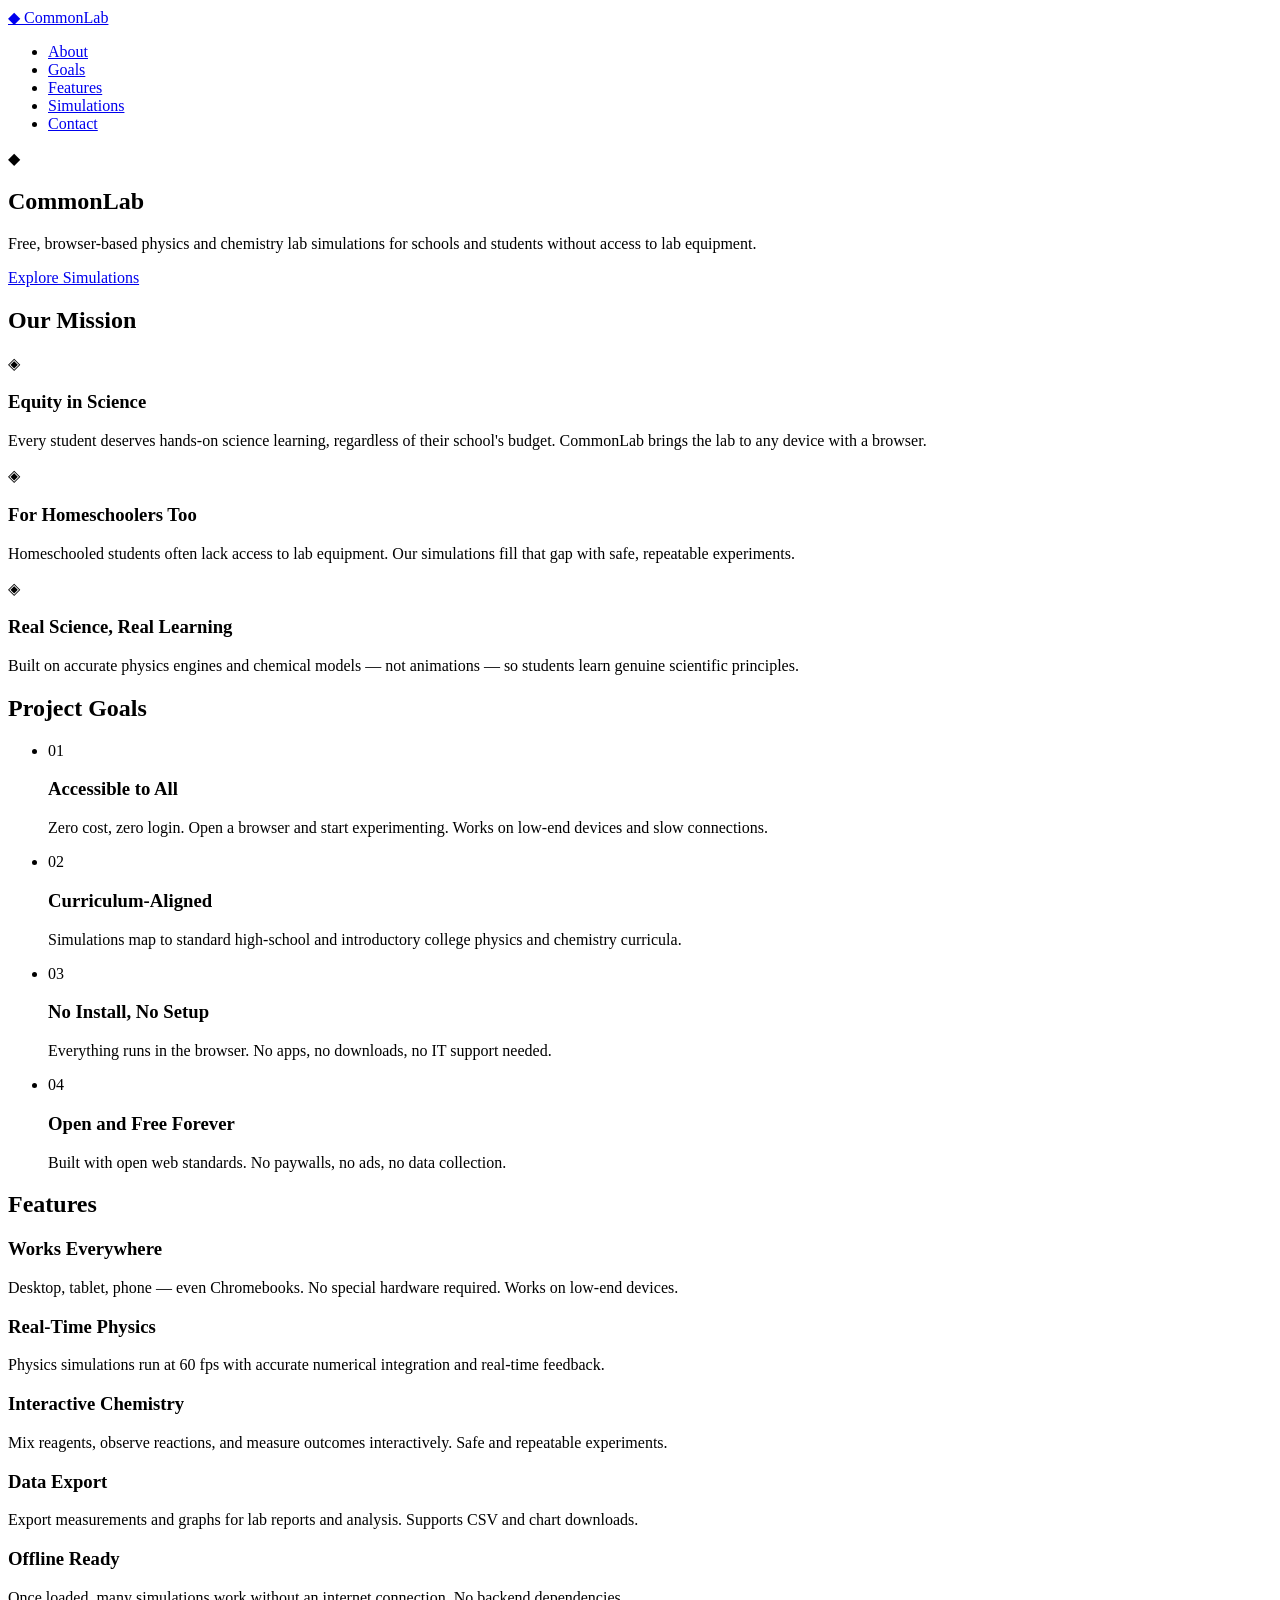
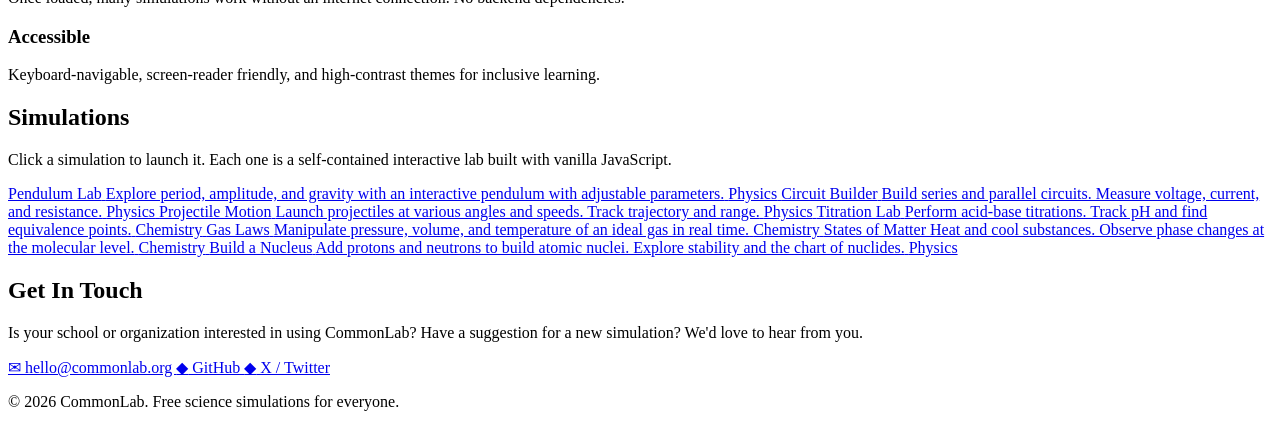
==== index.html @ a528b55e "Add files via upload" ====
<!DOCTYPE html>
<html lang="en">
<head>
    <meta charset="UTF-8">
    <meta name="viewport" content="width=device-width, initial-scale=1.0">
    <title>CommonLab — Free Science Simulations for Everyone</title>
    <meta name="description" content="CommonLab delivers free, browser-based physics and chemistry lab simulations for underserved schools and homeschooled students without access to high-tech lab equipment.">
    <link rel="stylesheet" href="main.css">
</head>
<body>

    <!-- Navigation -->
    <header class="site-header">
        <div class="container nav-container">
            <a href="/" class="logo" aria-label="CommonLab Home">
                <span class="logo-icon">&#9670;</span>
                <span class="logo-text">CommonLab</span>
            </a>
            <nav class="primary-nav" aria-label="Main navigation">
                <ul>
                    <li><a href="#about">About</a></li>
                    <li><a href="#goals">Goals</a></li>
                    <li><a href="#features">Features</a></li>
                    <li><a href="#simulations">Simulations</a></li>
                    <li><a href="#contact">Contact</a></li>
                </ul>
            </nav>
        </div>
    </header>

    <main>

        <!-- Hero / Logo Area -->
        <section class="hero section">
            <div class="container hero-content">
                <div class="hero-logo">
                    <span class="hero-logo-icon">&#9670;</span>
                </div>
                <h1>CommonLab</h1>
                <p class="hero-subtitle">
                    Free, browser-based physics and chemistry lab simulations
                    for schools and students without access to lab equipment.
                </p>
                <a href="#simulations" class="btn btn-primary">Explore Simulations</a>
            </div>
        </section>

        <!-- About / Mission -->
        <section id="about" class="section section-alt">
            <div class="container">
                <h2 class="section-title">Our Mission</h2>
                <div class="card-grid">
                    <div class="card">
                        <div class="card-icon">&#9672;</div>
                        <h3>Equity in Science</h3>
                        <p>
                            Every student deserves hands-on science learning, regardless of
                            their school's budget. CommonLab brings the lab to any device
                            with a browser.
                        </p>
                    </div>
                    <div class="card">
                        <div class="card-icon">&#9672;</div>
                        <h3>For Homeschoolers Too</h3>
                        <p>
                            Homeschooled students often lack access to lab equipment. Our
                            simulations fill that gap with safe, repeatable experiments.
                        </p>
                    </div>
                    <div class="card">
                        <div class="card-icon">&#9672;</div>
                        <h3>Real Science, Real Learning</h3>
                        <p>
                            Built on accurate physics engines and chemical models &mdash;
                            not animations &mdash; so students learn genuine scientific principles.
                        </p>
                    </div>
                </div>
            </div>
        </section>

        <!-- Project Goals -->
        <section id="goals" class="section">
            <div class="container">
                <h2 class="section-title">Project Goals</h2>
                <ul class="goals-list">
                    <li>
                        <span class="goal-number">01</span>
                        <div class="goal-content">
                            <h3>Accessible to All</h3>
                            <p>Zero cost, zero login. Open a browser and start experimenting. Works on low-end devices and slow connections.</p>
                        </div>
                    </li>
                    <li>
                        <span class="goal-number">02</span>
                        <div class="goal-content">
                            <h3>Curriculum-Aligned</h3>
                            <p>Simulations map to standard high-school and introductory college physics and chemistry curricula.</p>
                        </div>
                    </li>
                    <li>
                        <span class="goal-number">03</span>
                        <div class="goal-content">
                            <h3>No Install, No Setup</h3>
                            <p>Everything runs in the browser. No apps, no downloads, no IT support needed.</p>
                        </div>
                    </li>
                    <li>
                        <span class="goal-number">04</span>
                        <div class="goal-content">
                            <h3>Open and Free Forever</h3>
                            <p>Built with open web standards. No paywalls, no ads, no data collection.</p>
                        </div>
                    </li>
                </ul>
            </div>
        </section>

        <!-- Features -->
        <section id="features" class="section section-alt">
            <div class="container">
                <h2 class="section-title">Features</h2>
                <div class="card-grid">
                    <div class="card">
                        <h3>Works Everywhere</h3>
                        <p>Desktop, tablet, phone &mdash; even Chromebooks. No special hardware required. Works on low-end devices.</p>
                    </div>
                    <div class="card">
                        <h3>Real-Time Physics</h3>
                        <p>Physics simulations run at 60 fps with accurate numerical integration and real-time feedback.</p>
                    </div>
                    <div class="card">
                        <h3>Interactive Chemistry</h3>
                        <p>Mix reagents, observe reactions, and measure outcomes interactively. Safe and repeatable experiments.</p>
                    </div>
                    <div class="card">
                        <h3>Data Export</h3>
                        <p>Export measurements and graphs for lab reports and analysis. Supports CSV and chart downloads.</p>
                    </div>
                    <div class="card">
                        <h3>Offline Ready</h3>
                        <p>Once loaded, many simulations work without an internet connection. No backend dependencies.</p>
                    </div>
                    <div class="card">
                        <h3>Accessible</h3>
                        <p>Keyboard-navigable, screen-reader friendly, and high-contrast themes for inclusive learning.</p>
                    </div>
                </div>
            </div>
        </section>

        <!-- Simulations Overview -->
        <section id="simulations" class="section">
            <div class="container">
                <h2 class="section-title">Simulations</h2>
                <p class="section-intro">
                    Click a simulation to launch it. Each one is a self-contained
                    interactive lab built with vanilla JavaScript.
                </p>
                <div class="sim-grid">
                    <a href="simulations/pendulum.html" class="sim-card">
                        <span class="sim-name">Pendulum Lab</span>
                        <span class="sim-desc">Explore period, amplitude, and gravity with an interactive pendulum with adjustable parameters.</span>
                        <span class="sim-tag physics">Physics</span>
                    </a>
                    <a href="simulations/circuits.html" class="sim-card">
                        <span class="sim-name">Circuit Builder</span>
                        <span class="sim-desc">Build series and parallel circuits. Measure voltage, current, and resistance.</span>
                        <span class="sim-tag physics">Physics</span>
                    </a>
                    <a href="simulations/projectile.html" class="sim-card">
                        <span class="sim-name">Projectile Motion</span>
                        <span class="sim-desc">Launch projectiles at various angles and speeds. Track trajectory and range.</span>
                        <span class="sim-tag physics">Physics</span>
                    </a>
                    <a href="simulations/titration.html" class="sim-card">
                        <span class="sim-name">Titration Lab</span>
                        <span class="sim-desc">Perform acid-base titrations. Track pH and find equivalence points.</span>
                        <span class="sim-tag chemistry">Chemistry</span>
                    </a>
                    <a href="simulations/gas-laws.html" class="sim-card">
                        <span class="sim-name">Gas Laws</span>
                        <span class="sim-desc">Manipulate pressure, volume, and temperature of an ideal gas in real time.</span>
                        <span class="sim-tag chemistry">Chemistry</span>
                    </a>
                    <a href="simulations/states-of-matter.html" class="sim-card">
                        <span class="sim-name">States of Matter</span>
                        <span class="sim-desc">Heat and cool substances. Observe phase changes at the molecular level.</span>
                        <span class="sim-tag chemistry">Chemistry</span>
                    </a>
                    <a href="simulations/build-a-nucleus.html" class="sim-card">
                        <span class="sim-name">Build a Nucleus</span>
                        <span class="sim-desc">Add protons and neutrons to build atomic nuclei. Explore stability and the chart of nuclides.</span>
                        <span class="sim-tag physics">Physics</span>
                    </a>
                </div>
            </div>
        </section>

        <!-- Contact -->
        <section id="contact" class="section section-alt">
            <div class="container contact-content">
                <h2 class="section-title">Get In Touch</h2>
                <p class="contact-intro">
                    Is your school or organization interested in using CommonLab?
                    Have a suggestion for a new simulation? We'd love to hear from you.
                </p>
                <div class="contact-links">
                    <a href="mailto:hello@commonlab.org" class="contact-item">
                        <span class="contact-icon">&#9993;</span>
                        hello@commonlab.org
                    </a>
                    <a href="#" class="contact-item">
                        <span class="contact-icon">&#9670;</span>
                        GitHub
                    </a>
                    <a href="#" class="contact-item">
                        <span class="contact-icon">&#9670;</span>
                        X / Twitter
                    </a>
                </div>
            </div>
        </section>

    </main>

    <!-- Footer -->
    <footer class="site-footer">
        <div class="container footer-container">
            <p>&copy; 2026 CommonLab. Free science simulations for everyone.</p>
        </div>
    </footer>

    <script src="index.js"></script>
</body>
</html>
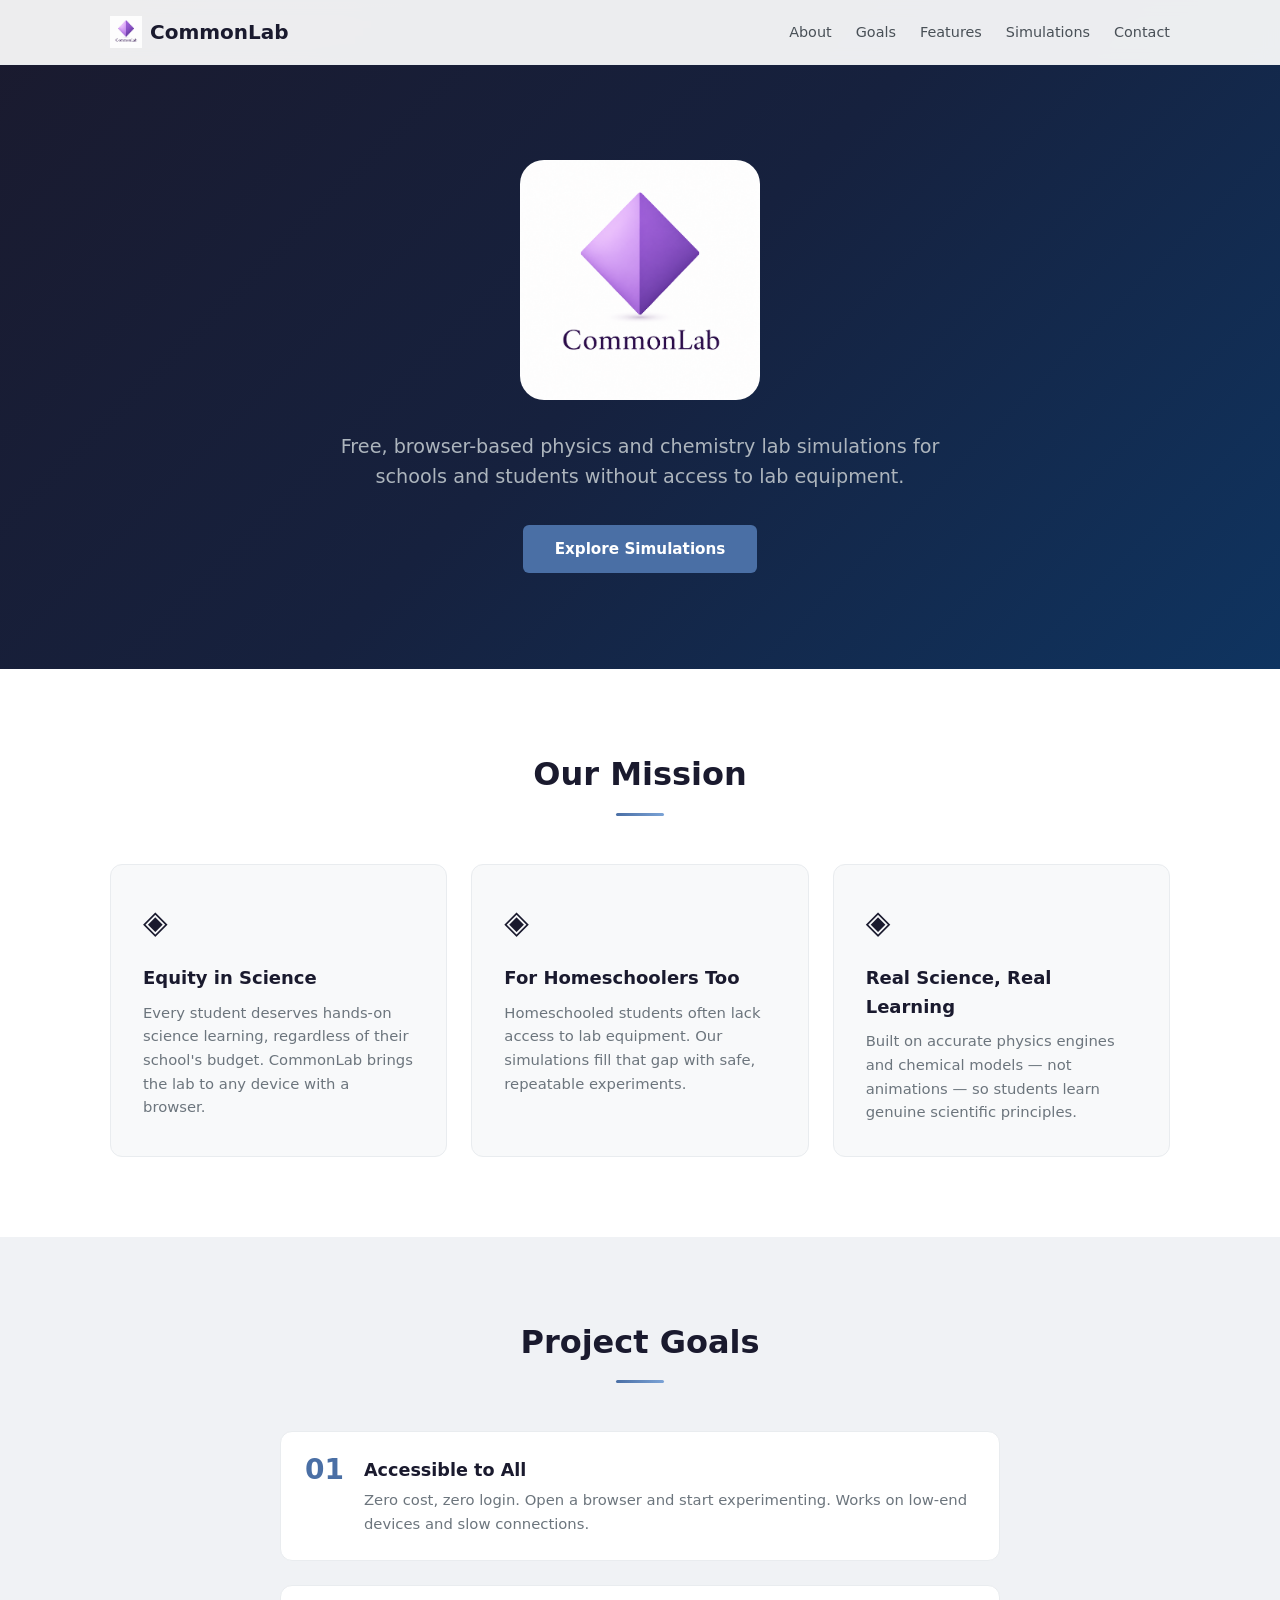
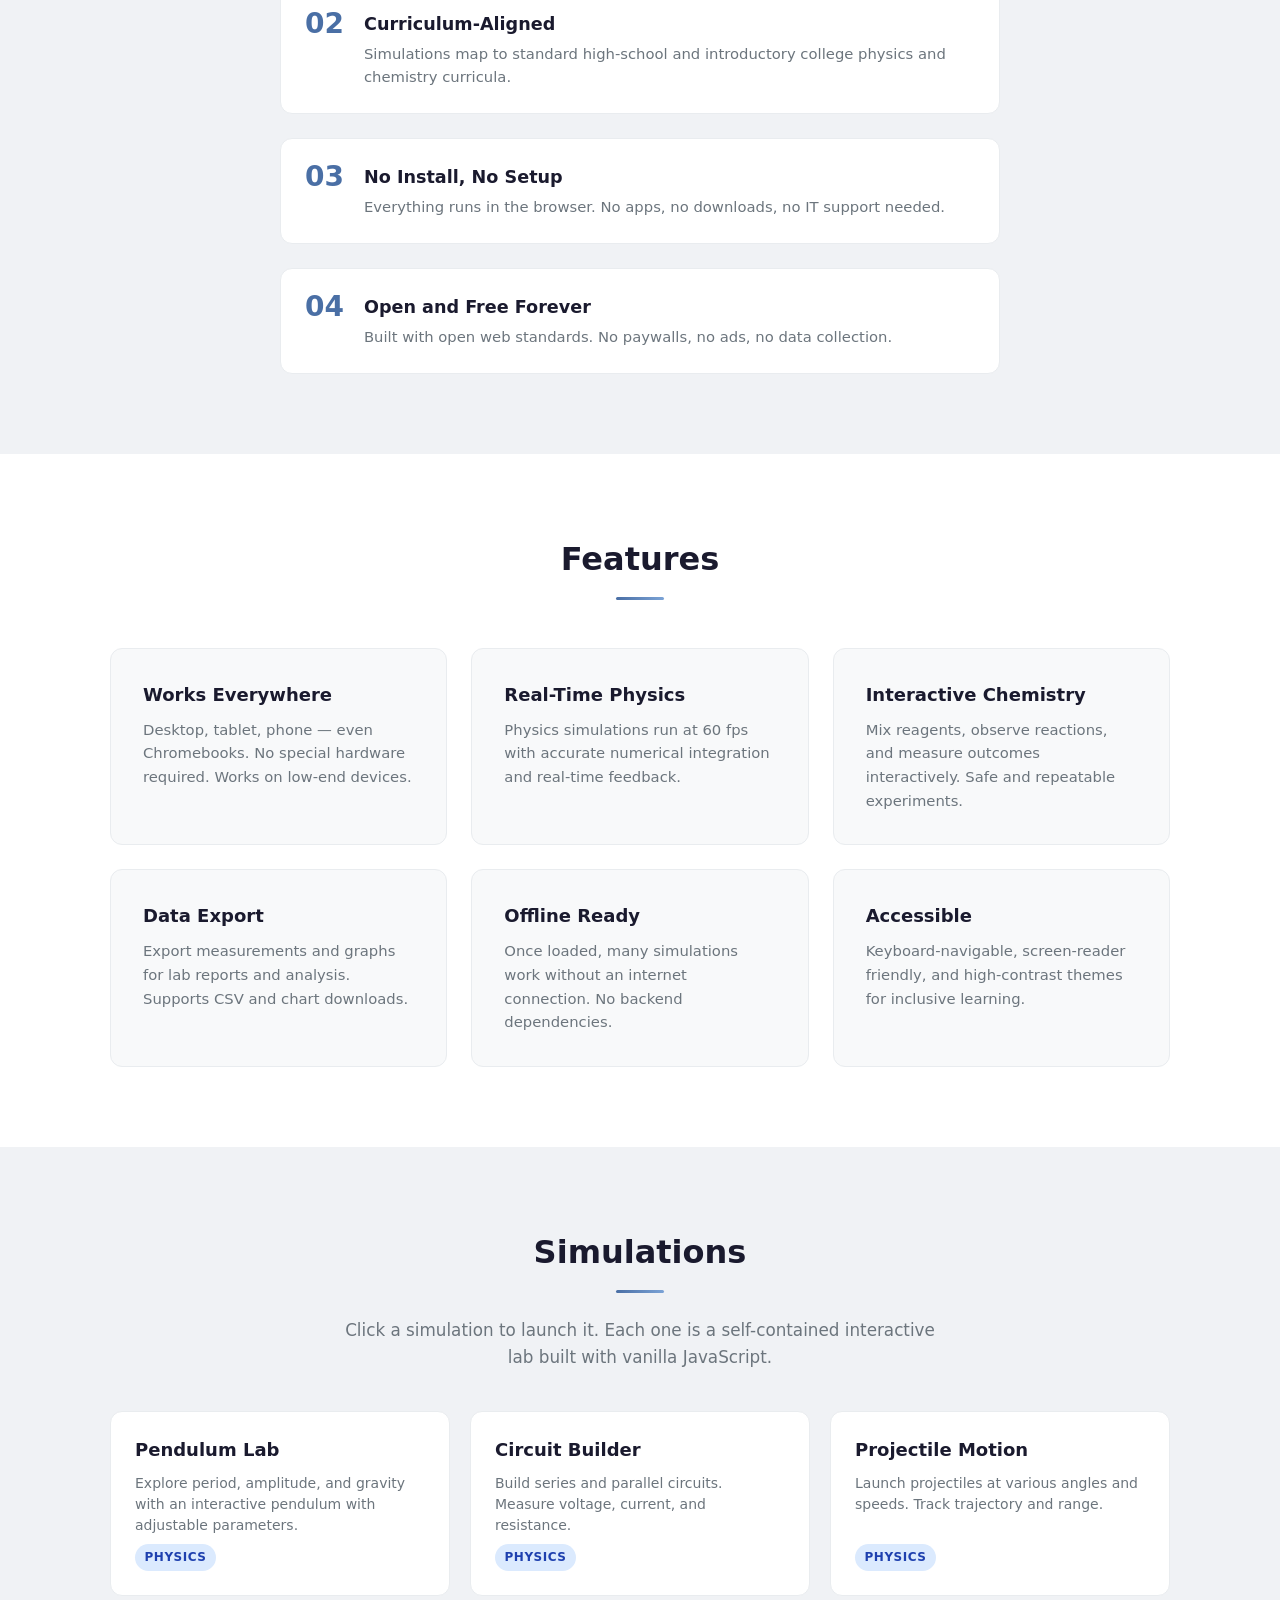
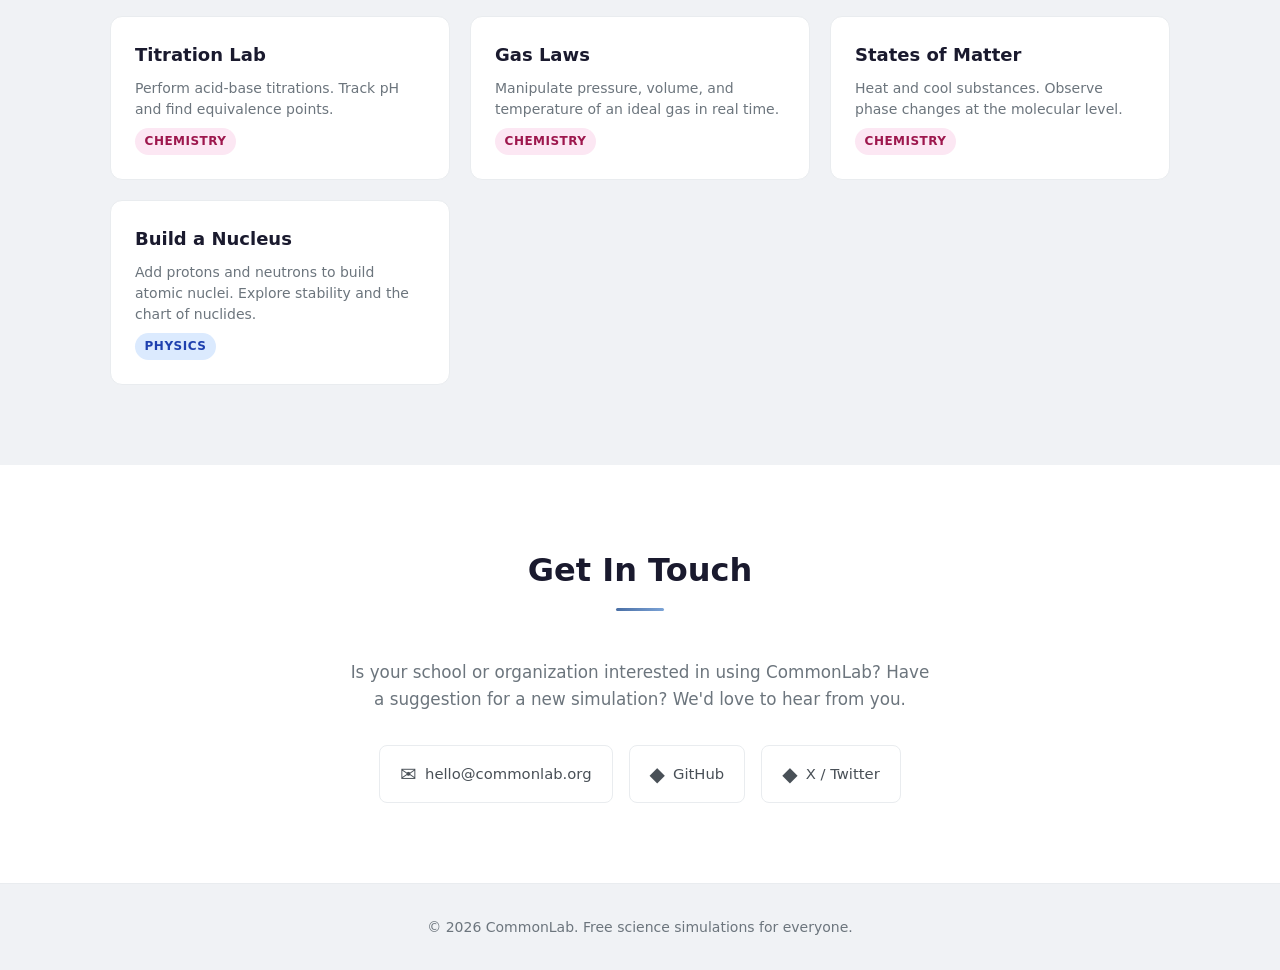
==== commit de0db7aa: "Initial commit: CommonLab app" ====
--- a/index.html
+++ b/index.html
@@ -13,7 +13,7 @@
     <header class="site-header">
         <div class="container nav-container">
             <a href="/" class="logo" aria-label="CommonLab Home">
-                <span class="logo-icon">&#9670;</span>
+                <img src="commonlab-logo.png" alt="CommonLab" class="logo-icon">
                 <span class="logo-text">CommonLab</span>
             </a>
             <nav class="primary-nav" aria-label="Main navigation">
@@ -34,9 +34,8 @@
         <section class="hero section">
             <div class="container hero-content">
                 <div class="hero-logo">
-                    <span class="hero-logo-icon">&#9670;</span>
-                </div>
-                <h1>CommonLab</h1>
+                    <img src="commonlab-logo.png" alt="CommonLab" class="hero-logo-icon">
+                </div>
                 <p class="hero-subtitle">
                     Free, browser-based physics and chemistry lab simulations
                     for schools and students without access to lab equipment.
--- a/main.css
+++ b/main.css
@@ -0,0 +1,946 @@
+/* === Reset === */
+*, *::before, *::after {
+    margin: 0;
+    padding: 0;
+    box-sizing: border-box;
+}
+
+html {
+    font-size: 16px;
+    scroll-behavior: smooth;
+}
+
+body {
+    min-height: 100vh;
+    font-family: system-ui, -apple-system, BlinkMacSystemFont, 'Segoe UI', Roboto, sans-serif;
+    line-height: 1.6;
+    color: #1a1a2e;
+    background: #f0f2f5;
+    -webkit-font-smoothing: antialiased;
+}
+
+img {
+    max-width: 100%;
+    display: block;
+}
+
+ul {
+    list-style: none;
+}
+
+a {
+    color: inherit;
+    text-decoration: none;
+}
+
+/* === Layout === */
+.container {
+    width: 100%;
+    max-width: 1100px;
+    margin: 0 auto;
+    padding: 0 1.25rem;
+}
+
+.section {
+    padding: 5rem 0;
+}
+
+.section-alt {
+    background: #ffffff;
+}
+
+.section-title {
+    font-size: 2rem;
+    font-weight: 700;
+    text-align: center;
+    margin-bottom: 3rem;
+    position: relative;
+}
+
+.section-title::after {
+    content: '';
+    display: block;
+    width: 48px;
+    height: 3px;
+    background: linear-gradient(90deg, #4a6fa5, #7ba3d6);
+    border-radius: 2px;
+    margin: 0.75rem auto 0;
+}
+
+.section-intro {
+    text-align: center;
+    font-size: 1.05rem;
+    color: #6c757d;
+    max-width: 600px;
+    margin: -1.5rem auto 2.5rem;
+}
+
+/* === Header / Navigation === */
+.site-header {
+    position: fixed;
+    top: 0;
+    left: 0;
+    width: 100%;
+    background: rgba(255, 255, 255, 0.92);
+    backdrop-filter: blur(8px);
+    border-bottom: 1px solid #e9ecef;
+    z-index: 1000;
+}
+
+.nav-container {
+    display: flex;
+    align-items: center;
+    justify-content: space-between;
+    height: 64px;
+}
+
+.logo {
+    display: flex;
+    align-items: center;
+    gap: 0.5rem;
+    font-weight: 700;
+    font-size: 1.25rem;
+    color: #1a1a2e;
+}
+
+.logo-icon {
+    height: 32px;
+    width: auto;
+}
+
+.primary-nav ul {
+    display: flex;
+    gap: 1.5rem;
+}
+
+.primary-nav a {
+    font-size: 0.9rem;
+    font-weight: 500;
+    color: #495057;
+    transition: color 0.2s;
+}
+
+.primary-nav a:hover {
+    color: #4a6fa5;
+}
+
+/* === Hero / Logo Area === */
+.hero {
+    padding: 10rem 0 6rem;
+    text-align: center;
+    background: linear-gradient(135deg, #1a1a2e 0%, #16213e 50%, #0f3460 100%);
+    color: #ffffff;
+}
+
+.hero-logo-icon {
+    height: 240px;
+    width: auto;
+    display: inline-block;
+    margin-bottom: 1.5rem;
+    border-radius: 24px;
+}
+
+.hero h1 {
+    font-size: 3.25rem;
+    font-weight: 800;
+    letter-spacing: -0.025em;
+    margin-bottom: 1rem;
+}
+
+.hero-subtitle {
+    font-size: 1.2rem;
+    color: #adb5bd;
+    margin-bottom: 2rem;
+    max-width: 600px;
+    margin-left: auto;
+    margin-right: auto;
+}
+
+/* === Buttons === */
+.btn {
+    display: inline-block;
+    padding: 0.75rem 2rem;
+    border-radius: 6px;
+    font-weight: 600;
+    font-size: 0.95rem;
+    transition: background 0.2s, transform 0.15s;
+    cursor: pointer;
+}
+
+.btn:hover {
+    transform: translateY(-1px);
+}
+
+.btn-primary {
+    background: #4a6fa5;
+    color: #ffffff;
+}
+
+.btn-primary:hover {
+    background: #3b5d8f;
+}
+
+/* === Cards === */
+.card-grid {
+    display: grid;
+    grid-template-columns: repeat(auto-fit, minmax(280px, 1fr));
+    gap: 1.5rem;
+}
+
+.card {
+    background: #ffffff;
+    border: 1px solid #e9ecef;
+    border-radius: 12px;
+    padding: 2rem;
+    transition: box-shadow 0.25s, transform 0.25s;
+}
+
+.section-alt .card {
+    background: #f8f9fa;
+}
+
+.card:hover {
+    box-shadow: 0 12px 32px rgba(0, 0, 0, 0.07);
+    transform: translateY(-3px);
+}
+
+.card-icon {
+    font-size: 2rem;
+    margin-bottom: 1rem;
+}
+
+.card h3 {
+    font-size: 1.125rem;
+    margin-bottom: 0.5rem;
+    color: #1a1a2e;
+}
+
+.card p {
+    font-size: 0.925rem;
+    color: #6c757d;
+}
+
+/* === Goals List === */
+.goals-list {
+    max-width: 720px;
+    margin: 0 auto;
+    display: flex;
+    flex-direction: column;
+    gap: 1.5rem;
+}
+
+.goals-list li {
+    display: flex;
+    gap: 1.25rem;
+    align-items: flex-start;
+    background: #ffffff;
+    border: 1px solid #e9ecef;
+    border-radius: 12px;
+    padding: 1.5rem;
+    transition: box-shadow 0.25s, transform 0.25s;
+}
+
+.goals-list li:hover {
+    box-shadow: 0 12px 32px rgba(0, 0, 0, 0.07);
+    transform: translateY(-2px);
+}
+
+.goal-number {
+    font-size: 1.75rem;
+    font-weight: 800;
+    color: #4a6fa5;
+    line-height: 1;
+    flex-shrink: 0;
+}
+
+.goal-content h3 {
+    font-size: 1.1rem;
+    margin-bottom: 0.25rem;
+    color: #1a1a2e;
+}
+
+.goal-content p {
+    font-size: 0.925rem;
+    color: #6c757d;
+}
+
+/* === Simulations Grid === */
+.sim-grid {
+    display: grid;
+    grid-template-columns: repeat(auto-fit, minmax(300px, 1fr));
+    gap: 1.25rem;
+}
+
+.sim-card {
+    display: flex;
+    flex-direction: column;
+    gap: 0.5rem;
+    padding: 1.5rem;
+    background: #ffffff;
+    border: 1px solid #e9ecef;
+    border-radius: 12px;
+    transition: box-shadow 0.25s, transform 0.25s, border-color 0.2s;
+}
+
+.sim-card:hover {
+    box-shadow: 0 12px 32px rgba(0, 0, 0, 0.08);
+    transform: translateY(-3px);
+    border-color: #4a6fa5;
+}
+
+.sim-icon {
+    font-size: 2rem;
+    margin-bottom: 0.25rem;
+}
+
+.sim-name {
+    font-size: 1.125rem;
+    font-weight: 700;
+    color: #1a1a2e;
+}
+
+.sim-desc {
+    font-size: 0.875rem;
+    color: #6c757d;
+    line-height: 1.5;
+    flex: 1;
+}
+
+.sim-tag {
+    display: inline-block;
+    align-self: flex-start;
+    font-size: 0.75rem;
+    font-weight: 600;
+    padding: 0.25rem 0.6rem;
+    border-radius: 999px;
+    text-transform: uppercase;
+    letter-spacing: 0.04em;
+}
+
+.sim-tag.physics {
+    background: #dbeafe;
+    color: #1e40af;
+}
+
+.sim-tag.chemistry {
+    background: #fce7f3;
+    color: #9d174d;
+}
+
+/* === Contact === */
+.contact-content {
+    text-align: center;
+    max-width: 620px;
+}
+
+.contact-intro {
+    font-size: 1.05rem;
+    color: #6c757d;
+    margin-bottom: 2rem;
+}
+
+.contact-links {
+    display: flex;
+    flex-wrap: wrap;
+    justify-content: center;
+    gap: 1rem;
+}
+
+.contact-item {
+    display: inline-flex;
+    align-items: center;
+    gap: 0.5rem;
+    padding: 0.75rem 1.25rem;
+    border: 1px solid #e9ecef;
+    border-radius: 8px;
+    font-size: 0.925rem;
+    color: #495057;
+    transition: border-color 0.2s, color 0.2s;
+}
+
+.contact-item:hover {
+    border-color: #4a6fa5;
+    color: #4a6fa5;
+}
+
+.contact-icon {
+    font-size: 1.25rem;
+}
+
+/* === Footer === */
+.site-footer {
+    border-top: 1px solid #e9ecef;
+    padding: 2rem 0;
+    text-align: center;
+    font-size: 0.875rem;
+    color: #6c757d;
+}
+
+/* === Gas Laws Simulation === */
+.sim-layout {
+    display: grid;
+    grid-template-columns: 1fr 360px;
+    gap: 2rem;
+    align-items: start;
+}
+
+.sim-main {
+    display: flex;
+    flex-direction: column;
+    gap: 1.5rem;
+}
+
+.canvas-wrapper {
+    background: #ffffff;
+    border: 1px solid #e9ecef;
+    border-radius: 12px;
+    padding: 0.75rem;
+    display: flex;
+    justify-content: center;
+    box-shadow: 0 4px 16px rgba(0, 0, 0, 0.04);
+}
+
+#gasCanvas {
+    width: 100%;
+    max-width: 700px;
+    height: auto;
+    aspect-ratio: 700 / 450;
+    display: block;
+    border-radius: 8px;
+    background: #fafbfc;
+}
+
+/* Controls Panel */
+.controls-panel {
+    display: flex;
+    flex-direction: column;
+    gap: 1rem;
+    background: #ffffff;
+    border: 1px solid #e9ecef;
+    border-radius: 12px;
+    padding: 1.5rem;
+    box-shadow: 0 4px 16px rgba(0, 0, 0, 0.04);
+}
+
+.control-row {
+    display: flex;
+    align-items: center;
+    gap: 1rem;
+}
+
+.control-row .control-icon {
+    font-size: 1.3rem;
+    width: 28px;
+    text-align: center;
+    flex-shrink: 0;
+}
+
+.control-row .control-label {
+    font-size: 0.85rem;
+    font-weight: 700;
+    color: #1a1a2e;
+    min-width: 24px;
+    flex-shrink: 0;
+}
+
+.control-row input[type="range"] {
+    flex: 1;
+    min-width: 80px;
+    accent-color: #4a6fa5;
+    height: 6px;
+    cursor: pointer;
+}
+
+.control-row .control-value {
+    font-size: 0.9rem;
+    font-weight: 600;
+    color: #1a1a2e;
+    min-width: 75px;
+    text-align: right;
+    font-variant-numeric: tabular-nums;
+    flex-shrink: 0;
+}
+
+.control-row .control-law {
+    font-size: 0.75rem;
+    color: #4a6fa5;
+    font-weight: 500;
+    min-width: 100px;
+    text-align: right;
+    flex-shrink: 0;
+    cursor: pointer;
+    padding: 0.15rem 0.4rem;
+    border-radius: 4px;
+    transition: background 0.15s, color 0.15s;
+}
+
+.control-row .control-law:hover {
+    background: #eef3fa;
+    color: #3b5d8f;
+}
+
+/* Value Readouts */
+.value-displays {
+    display: grid;
+    grid-template-columns: repeat(4, 1fr);
+    gap: 0.75rem;
+    padding-top: 0.75rem;
+    border-top: 1px solid #e9ecef;
+}
+
+.value-item {
+    text-align: center;
+    padding: 0.6rem 0.4rem;
+    background: #f8f9fa;
+    border-radius: 8px;
+    transition: background 0.2s;
+}
+
+.value-item .value-number {
+    font-size: 1.5rem;
+    font-weight: 800;
+    color: #1a1a2e;
+    font-variant-numeric: tabular-nums;
+}
+
+.value-item .value-label {
+    font-size: 0.7rem;
+    color: #6c757d;
+    font-weight: 600;
+    text-transform: uppercase;
+    letter-spacing: 0.06em;
+    margin-top: 0.15rem;
+}
+
+.value-item.highlight {
+    background: #eef3fa;
+}
+
+.value-item.highlight .value-number {
+    color: #4a6fa5;
+}
+
+/* Sidebar */
+.sim-sidebar {
+    display: flex;
+    flex-direction: column;
+    gap: 1rem;
+}
+
+.equation-card {
+    background: #ffffff;
+    border: 1px solid #e9ecef;
+    border-radius: 12px;
+    padding: 1.25rem;
+    box-shadow: 0 2px 8px rgba(0, 0, 0, 0.03);
+}
+
+.equation-card h3 {
+    font-size: 0.95rem;
+    font-weight: 700;
+    color: #1a1a2e;
+    margin-bottom: 0.5rem;
+}
+
+.equation-formula {
+    font-size: 1.15rem;
+    font-weight: 700;
+    color: #4a6fa5;
+    font-family: 'Times New Roman', Georgia, serif;
+    font-style: italic;
+    margin-bottom: 0.5rem;
+    padding: 0.3rem 0.7rem;
+    background: #f0f4fa;
+    border-radius: 6px;
+    display: inline-block;
+}
+
+.equation-card .eq-explanation {
+    font-size: 0.85rem;
+    color: #6c757d;
+    line-height: 1.55;
+}
+
+.equation-card .eq-sub {
+    font-size: 0.85rem;
+    color: #495057;
+    margin-top: 0.5rem;
+    padding: 0.5rem 0.7rem;
+    background: #f8f9fa;
+    border-radius: 6px;
+    font-family: 'Times New Roman', Georgia, serif;
+    font-style: italic;
+}
+
+.equation-card .eq-sub .hl {
+    color: #4a6fa5;
+    font-weight: 700;
+}
+
+/* === Shared simulation page layout === */
+.sim-page-header {
+    padding: 8rem 0 2.5rem;
+    background: linear-gradient(135deg, #1a1a2e 0%, #16213e 100%);
+    color: #ffffff;
+    text-align: center;
+}
+
+.sim-page-header h1 {
+    font-size: 2.25rem;
+    font-weight: 800;
+    letter-spacing: -0.02em;
+}
+
+.sim-page-header p {
+    color: #9ca3af;
+    margin-top: 0.5rem;
+    font-size: 1.05rem;
+}
+
+.sim-canvas-area {
+    padding: 2.5rem 0 4rem;
+    background: #f0f2f5;
+}
+
+.sim-canvas-area .container {
+    display: flex;
+    flex-direction: column;
+    align-items: center;
+    gap: 1.5rem;
+}
+
+.sim-controls {
+    display: flex;
+    flex-wrap: wrap;
+    gap: 1rem;
+    justify-content: center;
+}
+
+.sim-controls label {
+    display: flex;
+    flex-direction: column;
+    align-items: center;
+    gap: 0.25rem;
+    font-size: 0.85rem;
+    font-weight: 600;
+    color: #495057;
+}
+
+.sim-controls input[type="range"] {
+    width: 140px;
+}
+
+.sim-placeholder {
+    display: flex;
+    flex-direction: column;
+    align-items: center;
+    justify-content: center;
+    width: 100%;
+    max-width: 800px;
+    height: 400px;
+    border: 2px dashed #d1d5db;
+    border-radius: 12px;
+    color: #9ca3af;
+    font-size: 1.05rem;
+    text-align: center;
+    gap: 0.5rem;
+    background: #fafbfc;
+}
+
+.sim-placeholder .placeholder-icon {
+    font-size: 2.5rem;
+    font-weight: 300;
+    color: #d1d5db;
+    margin-bottom: 0.25rem;
+}
+
+.sim-back-link {
+    display: inline-flex;
+    align-items: center;
+    gap: 0.4rem;
+    margin-top: 1.5rem;
+    font-size: 0.9rem;
+    color: #4a6fa5;
+    font-weight: 500;
+    transition: color 0.2s;
+}
+
+.sim-back-link:hover {
+    color: #3b5d8f;
+}
+
+/* ── Law Popup Modal ── */
+.modal-overlay {
+    position: fixed;
+    inset: 0;
+    background: rgba(0, 0, 0, 0.35);
+    z-index: 2000;
+    opacity: 0;
+    visibility: hidden;
+    transition: opacity 0.25s, visibility 0.25s;
+}
+
+.modal-overlay.active {
+    opacity: 1;
+    visibility: visible;
+}
+
+.modal-panel {
+    position: fixed;
+    top: 0;
+    right: 0;
+    width: 100%;
+    max-width: 420px;
+    height: 100%;
+    background: #ffffff;
+    z-index: 2001;
+    box-shadow: -8px 0 32px rgba(0, 0, 0, 0.1);
+    transform: translateX(100%);
+    transition: transform 0.3s cubic-bezier(0.25, 0.46, 0.45, 0.94);
+    display: flex;
+    flex-direction: column;
+    overflow-y: auto;
+}
+
+.modal-panel.active {
+    transform: translateX(0);
+}
+
+.modal-header {
+    display: flex;
+    align-items: center;
+    justify-content: space-between;
+    padding: 1.5rem 1.5rem 0;
+}
+
+.modal-header h2 {
+    font-size: 1.2rem;
+    font-weight: 700;
+    color: #1a1a2e;
+}
+
+.modal-close {
+    background: none;
+    border: none;
+    font-size: 1.5rem;
+    color: #6c757d;
+    cursor: pointer;
+    padding: 0.25rem;
+    line-height: 1;
+    transition: color 0.15s;
+}
+
+.modal-close:hover {
+    color: #1a1a2e;
+}
+
+.modal-body {
+    padding: 1.5rem;
+    flex: 1;
+}
+
+.modal-formula {
+    font-size: 1.4rem;
+    font-weight: 700;
+    color: #4a6fa5;
+    font-family: 'Times New Roman', Georgia, serif;
+    font-style: italic;
+    padding: 0.6rem 1rem;
+    background: #f0f4fa;
+    border-radius: 8px;
+    display: inline-block;
+    margin-bottom: 1rem;
+}
+
+.modal-body .eq-explanation {
+    font-size: 0.95rem;
+    color: #495057;
+    line-height: 1.6;
+    margin-bottom: 1rem;
+}
+
+.modal-body .eq-detail {
+    font-size: 0.85rem;
+    color: #6c757d;
+    line-height: 1.5;
+    padding: 0.75rem 1rem;
+    background: #f8f9fa;
+    border-radius: 8px;
+    border-left: 3px solid #4a6fa5;
+}
+
+/* === Responsive === */
+@media (max-width: 1024px) {
+    .sim-layout {
+        grid-template-columns: 1fr;
+    }
+
+    .sim-sidebar {
+        display: grid;
+        grid-template-columns: repeat(auto-fit, minmax(260px, 1fr));
+        gap: 1rem;
+    }
+}
+
+@media (max-width: 768px) {
+    .hero {
+        padding: 8rem 0 4rem;
+    }
+
+    .hero h1 {
+        font-size: 2.25rem;
+    }
+
+    .hero-logo-icon {
+        height: 160px;
+    }
+
+    .section {
+        padding: 3.5rem 0;
+    }
+
+    .section-title {
+        font-size: 1.6rem;
+    }
+
+    .primary-nav ul {
+        gap: 1rem;
+    }
+
+    .primary-nav a {
+        font-size: 0.825rem;
+    }
+
+    .goals-list li {
+        flex-direction: column;
+        gap: 0.75rem;
+    }
+
+    .sim-grid {
+        grid-template-columns: 1fr;
+    }
+
+    .sim-page-header h1 {
+        font-size: 1.75rem;
+    }
+
+    .sim-placeholder {
+        height: 280px;
+        font-size: 1rem;
+    }
+
+    .control-row .control-law {
+        display: none;
+    }
+
+    .value-displays {
+        grid-template-columns: repeat(2, 1fr);
+    }
+
+    .sim-sidebar {
+        grid-template-columns: 1fr;
+    }
+}
+
+@media (max-width: 480px) {
+    .container {
+        padding: 0 1rem;
+    }
+
+    .hero h1 {
+        font-size: 1.8rem;
+    }
+
+    .hero-subtitle {
+        font-size: 1rem;
+    }
+
+    .card-grid {
+        grid-template-columns: 1fr;
+    }
+
+    .contact-links {
+        flex-direction: column;
+        align-items: center;
+    }
+
+    .sim-controls {
+        flex-direction: column;
+        align-items: center;
+    }
+}
+
+/* ── Fullscreen: sim left, info right ── */
+.btn-fullscreen {
+    position: absolute;
+    top: 0.6rem;
+    right: 0.6rem;
+    z-index: 10;
+    background: rgba(255,255,255,0.85);
+    border: 1px solid #d1d5db;
+    border-radius: 6px;
+    padding: 0.3rem 0.5rem;
+    font-size: 1.1rem;
+    cursor: pointer;
+    line-height: 1;
+    transition: background 0.2s, border-color 0.2s;
+    color: #555;
+}
+.btn-fullscreen:hover {
+    background: #fff;
+    border-color: #4a6fa5;
+    color: #4a6fa5;
+}
+
+.fs-active .sim-sidebar,
+.fs-active .controls-panel,
+.fs-active .sim-back-link { display: none !important; }
+
+.sim-layout:fullscreen,
+.sim-layout:-webkit-full-screen {
+    background: #f0f2f5;
+    display: flex !important;
+    flex-direction: column !important;
+    align-items: center;
+    justify-content: center;
+    gap: 0.5rem;
+    padding: 0.5rem;
+    width: 100vw;
+    height: 100vh;
+    overflow: hidden;
+}
+.sim-layout:fullscreen .sim-main,
+.sim-layout:-webkit-full-screen .sim-main {
+    display: flex;
+    flex-direction: column;
+    align-items: center;
+    gap: 0.5rem;
+}
+.sim-layout:fullscreen .canvas-wrapper,
+.sim-layout:-webkit-full-screen .canvas-wrapper {
+    padding: 0;
+    box-shadow: none;
+    border: none;
+    background: transparent;
+}
+.sim-layout:fullscreen canvas,
+.sim-layout:-webkit-full-screen canvas {
+    width: auto !important;
+    height: auto !important;
+    max-width: 95vw;
+    max-height: 82vh;
+    aspect-ratio: auto !important;
+    border-radius: 4px;
+}
+.sim-layout:fullscreen .stats-bar,
+.sim-layout:-webkit-full-screen .stats-bar {
+    display: flex !important;
+}
+.sim-layout:fullscreen .btn-fullscreen,
+.sim-layout:-webkit-full-screen .btn-fullscreen {
+    background: rgba(0,0,0,0.5);
+    border-color: #666;
+    color: #fff;
+    top: 0.8rem;
+    right: 0.8rem;
+}
